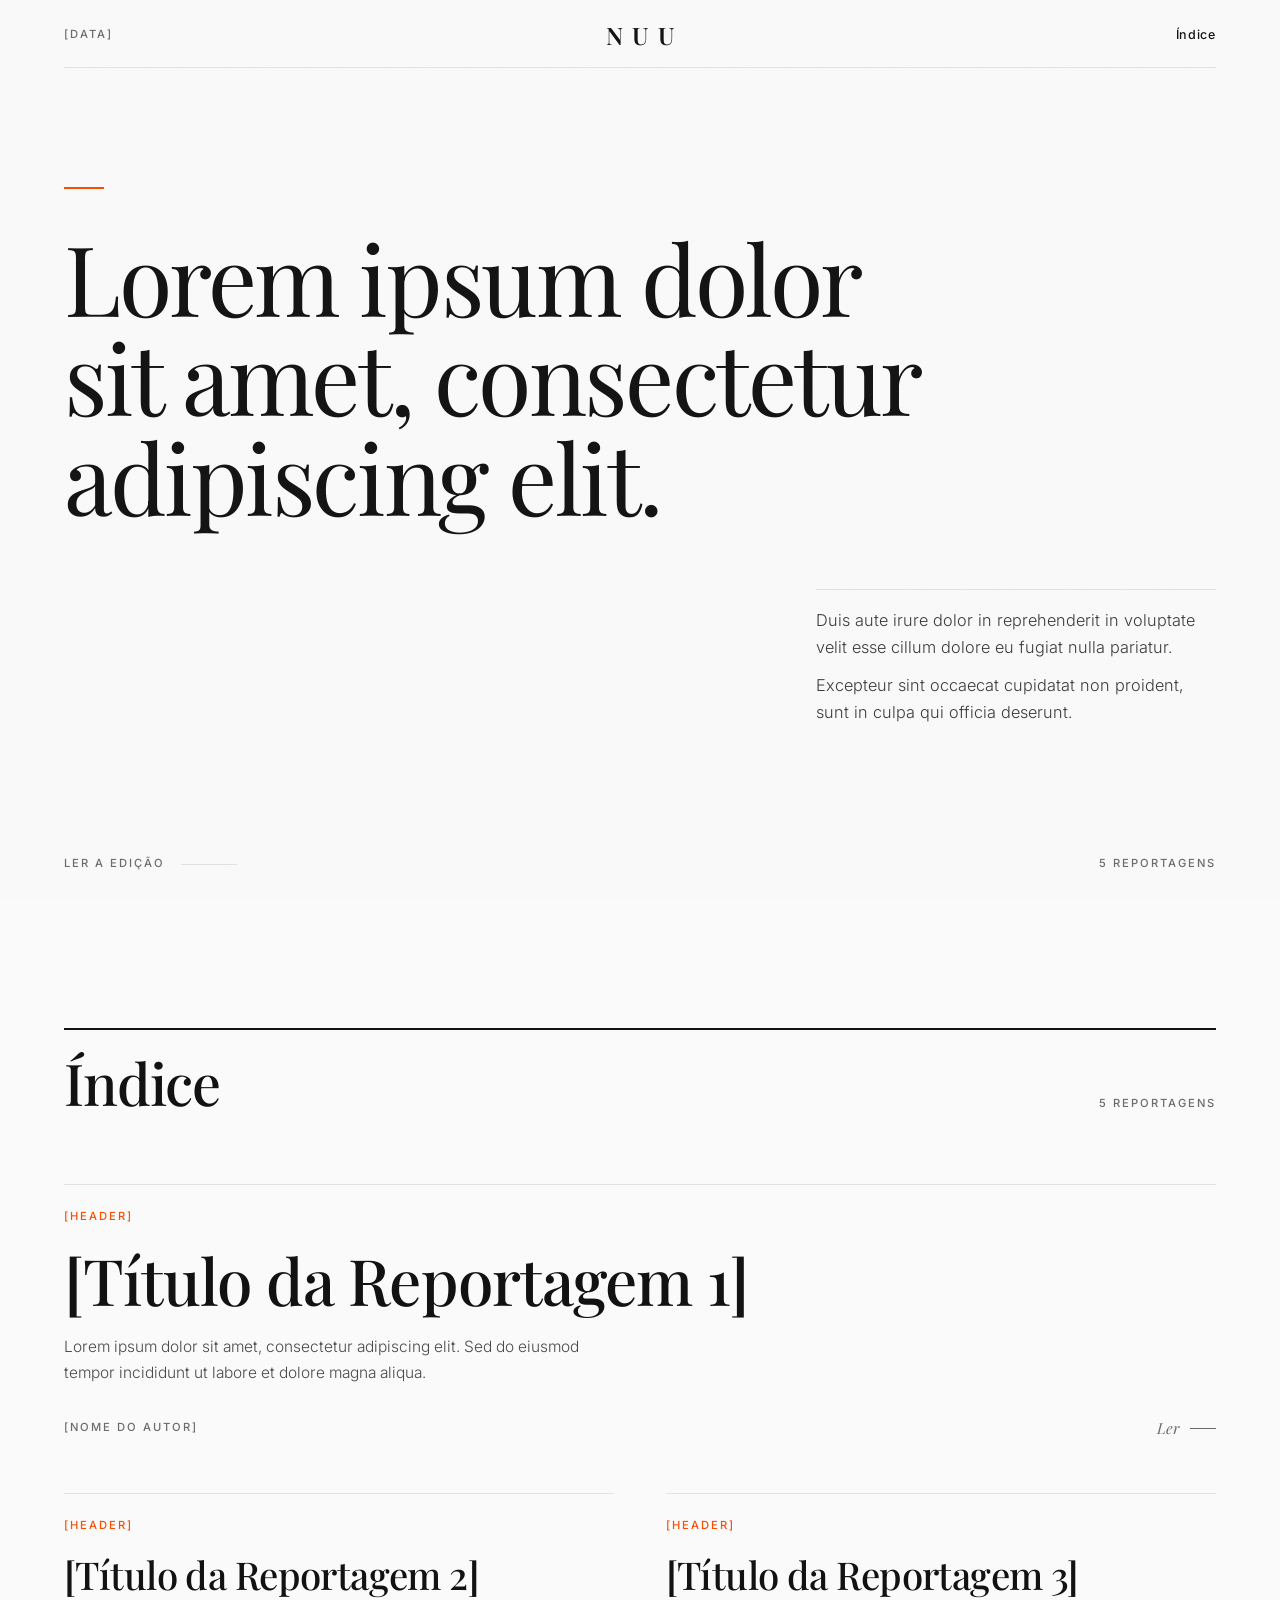
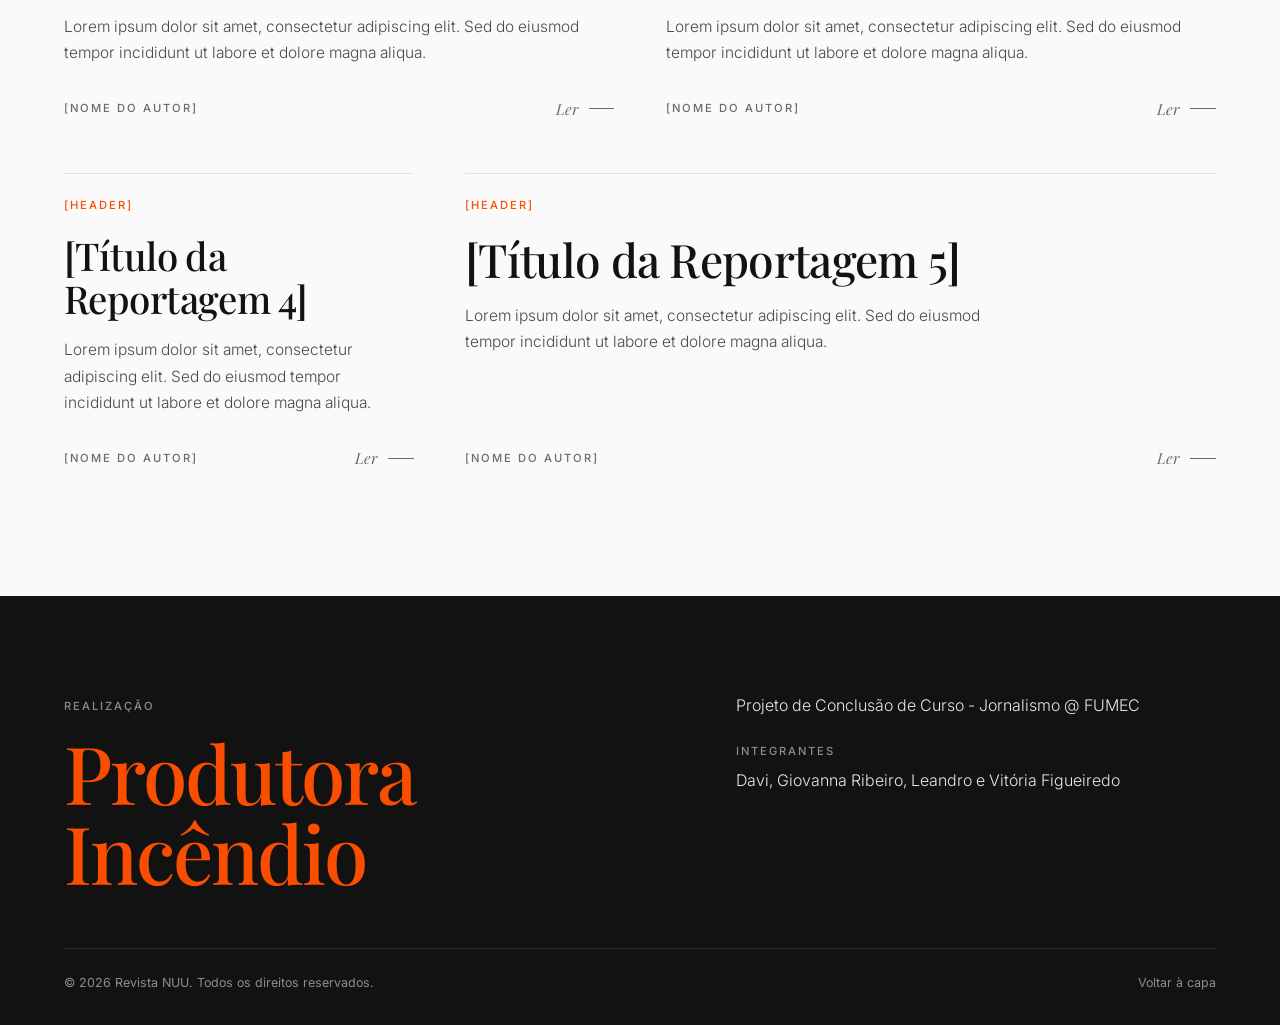
==== index.html @ c1de63f0 "Add files via upload" ====
<!DOCTYPE html>
<html lang="pt-BR">
<head>
<meta charset="utf-8">
<meta name="viewport" content="width=device-width, initial-scale=1, viewport-fit=cover">
<title>Revista NUU</title>
<meta name="description" content="Revista NUU. Projeto de Conclusão de Curso - Jornalismo @ FUMEC.">
<meta name="theme-color" content="#FAFAFA">
<meta property="og:title" content="Revista NUU">
<meta property="og:description" content="Projeto de Conclusão de Curso - Jornalismo @ FUMEC.">
<link rel="icon" href="data:image/svg+xml,%3Csvg xmlns='http://www.w3.org/2000/svg' viewBox='0 0 64 64'%3E%3Crect width='64' height='64' fill='%23121212'/%3E%3Ctext x='32' y='46' font-size='38' text-anchor='middle' font-family='serif' fill='%23F94D00'%3EN%3C/text%3E%3C/svg%3E">
<link rel="preconnect" href="https://fonts.googleapis.com">
<link rel="preconnect" href="https://fonts.gstatic.com" crossorigin>
<link href="https://fonts.googleapis.com/css2?family=Inter:wght@300;400;500&family=Playfair+Display:ital,wght@0,400;0,500;0,600;1,400&display=swap" rel="stylesheet">
<link rel="stylesheet" href="style.css">
</head>
<body>
<a class="skip" href="#conteudo">Ir para o conteúdo</a>
<header class="bar" id="bar">
  <div class="wrap">
    <a class="wm" href="index.html" aria-label="Revista NUU, página inicial">NUU</a>
    <a class="lnk" href="index.html#indice">Índice</a>
  </div>
  <div class="prog" id="prog" aria-hidden="true"></div>
</header>

<main id="conteudo">
  <section class="capa" id="capa" aria-label="Capa">
    <div class="topo">
      <span class="mic">[Data]</span>
      <a class="wm" href="index.html" aria-label="Revista NUU">NUU</a>
      <a class="lnk" href="#indice">Índice</a>
    </div>
    <div class="miolo">
      <span class="fio" aria-hidden="true"></span>
      <h1>Lorem ipsum dolor sit amet, consectetur adipiscing elit.</h1>
      <div class="apoio">
        <p>Duis aute irure dolor in reprehenderit in voluptate velit esse cillum dolore eu fugiat nulla pariatur.</p>
        <p>Excepteur sint occaecat cupidatat non proident, sunt in culpa qui officia deserunt.</p>
      </div>
    </div>
    <div class="pe">
      <a class="cue mic" href="#indice"><span>Ler a edição</span><i aria-hidden="true"></i></a>
      <span class="mic">5 reportagens</span>
    </div>
  </section>

  <section class="indice" id="indice" aria-labelledby="ind-t">
    <div class="wrap">
      <div class="cab"><h2 id="ind-t">Índice</h2><span class="mic">5 reportagens</span></div>
      <div class="grade">
      <a class="card c-0" href="reportagem-1.html">
        <div>
          <span class="cat mic" style="display:block">[Header]</span>
          <h3 class="tit"><span>[Título da Reportagem 1]</span></h3>
          <p class="ap">Lorem ipsum dolor sit amet, consectetur adipiscing elit. Sed do eiusmod tempor incididunt ut labore et dolore magna aliqua.</p>
        </div>
        <div class="rod"><span class="mic">[Nome do Autor]</span><span class="ler">Ler</span></div>
      </a>
      <a class="card c-1" href="reportagem-2.html">
        <div>
          <span class="cat mic" style="display:block">[Header]</span>
          <h3 class="tit"><span>[Título da Reportagem 2]</span></h3>
          <p class="ap">Lorem ipsum dolor sit amet, consectetur adipiscing elit. Sed do eiusmod tempor incididunt ut labore et dolore magna aliqua.</p>
        </div>
        <div class="rod"><span class="mic">[Nome do Autor]</span><span class="ler">Ler</span></div>
      </a>
      <a class="card c-2" href="reportagem-3.html">
        <div>
          <span class="cat mic" style="display:block">[Header]</span>
          <h3 class="tit"><span>[Título da Reportagem 3]</span></h3>
          <p class="ap">Lorem ipsum dolor sit amet, consectetur adipiscing elit. Sed do eiusmod tempor incididunt ut labore et dolore magna aliqua.</p>
        </div>
        <div class="rod"><span class="mic">[Nome do Autor]</span><span class="ler">Ler</span></div>
      </a>
      <a class="card c-3" href="reportagem-4.html">
        <div>
          <span class="cat mic" style="display:block">[Header]</span>
          <h3 class="tit"><span>[Título da Reportagem 4]</span></h3>
          <p class="ap">Lorem ipsum dolor sit amet, consectetur adipiscing elit. Sed do eiusmod tempor incididunt ut labore et dolore magna aliqua.</p>
        </div>
        <div class="rod"><span class="mic">[Nome do Autor]</span><span class="ler">Ler</span></div>
      </a>
      <a class="card c-4" href="reportagem-5.html">
        <div>
          <span class="cat mic" style="display:block">[Header]</span>
          <h3 class="tit"><span>[Título da Reportagem 5]</span></h3>
          <p class="ap">Lorem ipsum dolor sit amet, consectetur adipiscing elit. Sed do eiusmod tempor incididunt ut labore et dolore magna aliqua.</p>
        </div>
        <div class="rod"><span class="mic">[Nome do Autor]</span><span class="ler">Ler</span></div>
      </a>
      </div>
    </div>
  </section>
</main>
<footer>
  <div class="wrap">
    <div class="fg">
      <div><span class="mic">Realização</span><p class="prod">Produtora Incêndio</p></div>
      <div>
        <p>Projeto de Conclusão de Curso - Jornalismo @ FUMEC</p>
        <span class="mic" style="display:block;margin:1.5rem 0 .5rem">Integrantes</span>
        <p>Davi, Giovanna Ribeiro, Leandro e Vitória Figueiredo</p>
      </div>
    </div>
    <div class="fim"><span>© 2026 Revista NUU. Todos os direitos reservados.</span><a href="index.html">Voltar à capa</a></div>
  </div>
</footer>
<script src="script.js"></script>
</body>
</html>
---- style.css ----
/* Revista NUU - estilos. Cores e fontes ficam nas variáveis de :root. */
:root{--paper:#FAFAFA;--ink:#121212;--mute:#6B6B68;--line:#E2E2DE;--accent:#F94D00;
--serif:"Playfair Display",Didot,Georgia,serif;--sans:"Inter",system-ui,-apple-system,"Segoe UI",sans-serif;
--pad:clamp(1.25rem,5vw,4rem);--max:80rem;--ease:cubic-bezier(.2,.7,.2,1)}
*,*::before,*::after{box-sizing:border-box}
html{scroll-behavior:smooth;scroll-padding-top:5rem;-webkit-text-size-adjust:100%}
body{margin:0;background:var(--paper);color:var(--ink);font:400 1rem/1.6 var(--sans);-webkit-font-smoothing:antialiased;text-rendering:optimizeLegibility}
body::before{content:"";position:fixed;inset:0;pointer-events:none;z-index:50;opacity:.035;background-image:url("data:image/svg+xml,%3Csvg xmlns='http://www.w3.org/2000/svg' width='160' height='160'%3E%3Cfilter id='n'%3E%3CfeTurbulence type='fractalNoise' baseFrequency='.8' numOctaves='2' stitchTiles='stitch'/%3E%3C/filter%3E%3Crect width='100%25' height='100%25' filter='url(%23n)'/%3E%3C/svg%3E")}
a{color:inherit;text-decoration:none}
::selection{background:var(--accent);color:#fff}
:focus-visible{outline:2px solid var(--accent);outline-offset:4px}
[hidden]{display:none!important}
.wrap{max-width:var(--max);margin:0 auto;padding:0 var(--pad)}
.mic{font:500 .7rem/1.4 var(--sans);letter-spacing:.18em;text-transform:uppercase;color:var(--mute)}
.skip{position:fixed;left:1rem;top:-4rem;z-index:99;background:var(--ink);color:#fff;padding:.7rem 1rem;font-size:.85rem}
.skip:focus{top:1rem}

/* Barra */
.bar{position:fixed;inset:0 0 auto;z-index:40;background:rgba(250,250,250,.9);backdrop-filter:blur(10px);-webkit-backdrop-filter:blur(10px);border-bottom:1px solid var(--line);transform:translateY(-101%);transition:transform .45s var(--ease)}
.bar.on{transform:none}
.bar .wrap{display:flex;justify-content:space-between;align-items:center;padding-top:calc(.85rem + env(safe-area-inset-top,0px));padding-bottom:.85rem}
.wm{font:600 1.3rem/1 var(--serif);letter-spacing:.38em;margin-right:-.38em}
.lnk{position:relative;font:500 .78rem var(--sans);letter-spacing:.06em;padding:.45rem 0}
.lnk::after{content:"";position:absolute;left:0;right:0;bottom:0;height:1px;background:var(--accent);transform:scaleX(0);transform-origin:left;transition:transform .4s var(--ease)}
.lnk:hover::after{transform:scaleX(1)}
.prog{position:absolute;left:0;bottom:-1px;height:2px;width:0;background:var(--accent)}

/* Capa */
.capa{min-height:100vh;min-height:100svh;display:grid;grid-template-rows:auto 1fr auto;padding:calc(1.25rem + env(safe-area-inset-top,0px)) var(--pad) calc(1.75rem + env(safe-area-inset-bottom,0px));max-width:var(--max);margin:0 auto}
.topo{display:grid;grid-template-columns:1fr auto 1fr;align-items:center;padding-bottom:1.1rem;border-bottom:1px solid var(--line)}
.topo .wm{font-size:clamp(1.15rem,2.4vw,1.5rem)}
.topo .lnk{justify-self:end}
.miolo{display:flex;flex-direction:column;justify-content:center;padding:clamp(3rem,10vh,7rem) 0}
.fio{display:block;width:2.5rem;height:2px;background:var(--accent);margin-bottom:clamp(1.5rem,3vw,2.5rem)}
.capa h1{margin:0;max-width:15em;font:400 clamp(2.6rem,7.6vw,7rem)/1.02 var(--serif);letter-spacing:-.025em;text-wrap:balance}
.apoio{margin:clamp(2rem,5vw,4rem) 0 0 auto;max-width:25rem;padding-top:1.1rem;border-top:1px solid var(--line)}
.apoio p{margin:0 0 .7rem;font-weight:300;font-size:1.02rem;line-height:1.65;color:#3a3a38}
.pe{display:flex;justify-content:space-between;align-items:center;gap:1rem}
.cue{display:flex;align-items:center;gap:1rem}
.cue i{position:relative;display:block;width:3.5rem;height:1px;background:var(--line);overflow:hidden}
.cue i::after{content:"";position:absolute;inset:0;background:var(--ink);transform:translateX(-100%);animation:cue 2.6s var(--ease) 1.6s infinite}
.cue:hover{color:var(--ink)}
@keyframes cue{60%,100%{transform:translateX(100%)}}
.capa .fio,.capa h1,.capa .apoio,.capa .topo,.capa .pe{animation:subir 1.1s var(--ease) both}
.capa .topo{animation-name:surgir}
.capa .fio{animation-delay:.15s}.capa h1{animation-delay:.3s}.capa .apoio{animation-delay:.6s}.capa .pe{animation-delay:.85s}
@keyframes subir{from{opacity:0;transform:translateY(1.4rem)}to{opacity:1;transform:none}}
@keyframes surgir{from{opacity:0}to{opacity:1}}

/* Índice */
.indice{padding:clamp(4rem,10vw,8rem) 0 clamp(4rem,9vw,7rem)}
.cab{display:flex;justify-content:space-between;align-items:flex-end;gap:1rem;padding-top:1.5rem;border-top:2px solid var(--ink);margin-bottom:clamp(2.5rem,6vw,4.5rem)}
.cab h2{margin:0;font:500 clamp(2.2rem,5vw,3.6rem)/1 var(--serif);letter-spacing:-.02em}
.grade{display:grid;grid-template-columns:repeat(12,1fr);column-gap:clamp(1.5rem,4vw,4rem);row-gap:clamp(1.5rem,3vw,2.5rem)}
.card{display:flex;flex-direction:column;justify-content:space-between;grid-column:span 12;border-top:1px solid var(--line);padding:1.5rem 0 1rem}
.card .cat{color:var(--accent);margin-bottom:1.25rem}
.tit{margin:0 0 1.1rem;font:500 clamp(1.7rem,3vw,2.5rem)/1.12 var(--serif);letter-spacing:-.015em;text-wrap:balance}
.tit span{background:linear-gradient(currentColor,currentColor) 0 100%/0 1px no-repeat;transition:background-size .6s var(--ease);padding-bottom:.08em}
.card:hover .tit span,.card:focus-visible .tit span{background-size:100% 1px}
.card .ap{margin:0;max-width:34rem;font-weight:300;font-size:.97rem;line-height:1.7;color:#4a4a47}
.card .rod{display:flex;justify-content:space-between;align-items:center;margin-top:2rem}
.card .ler{display:flex;align-items:center;gap:.7rem;font:400 italic .95rem var(--serif);color:var(--mute);transition:color .3s}
.card .ler::after{content:"";width:1.6rem;height:1px;background:currentColor;transition:width .5s var(--ease)}
.card:hover .ler{color:var(--ink)}.card:hover .ler::after{width:3rem}
.c-0 .tit{font-size:clamp(2.2rem,5vw,4rem)}
@media(min-width:861px){.c-1,.c-2{grid-column:span 6}.c-3{grid-column:span 4}.c-4{grid-column:span 8}.c-4 .tit{font-size:clamp(2rem,3.6vw,3rem)}}

/* Reportagem */
.vw{animation:surgir .6s ease both}
.artigo{padding:calc(6rem + env(safe-area-inset-top,0px)) 0 clamp(4rem,9vw,7rem)}
.volta{display:inline-flex;align-items:center;gap:.7rem;margin-bottom:clamp(2.5rem,6vw,4.5rem)}
.volta::before{content:"";width:1.6rem;height:1px;background:currentColor;transition:width .5s var(--ease)}
.volta:hover::before{width:2.6rem}
.artigo header{max-width:56rem;margin:0 auto clamp(2.5rem,6vw,4.5rem);text-align:center;padding-bottom:clamp(2rem,5vw,3.5rem);border-bottom:1px solid var(--line)}
.artigo .cat{color:var(--accent);margin-bottom:1.5rem;display:block}
.artigo h1{margin:0 0 1.5rem;font:500 clamp(2.4rem,6.4vw,5rem)/1.05 var(--serif);letter-spacing:-.025em;text-wrap:balance;outline:none}
.artigo .sub{margin:0 auto 2rem;max-width:40rem;font:italic 400 clamp(1.15rem,2vw,1.4rem)/1.55 var(--serif);color:var(--mute)}
.by{display:flex;justify-content:center;gap:1.1rem}
.by span+span{padding-left:1.1rem;border-left:1px solid var(--line)}
.corpo{max-width:39rem;margin:0 auto;font-size:1.1rem;line-height:1.85;color:#262624}
.corpo p{margin:0 0 1.6rem;hyphens:auto}
.corpo .cap::first-letter{float:left;font:500 4.8rem/.78 var(--serif);padding:.5rem .7rem 0 0;color:var(--ink)}
.corpo blockquote{margin:3.2rem 0;padding:0 0 0 1.6rem;border-left:2px solid var(--accent);font:italic 400 clamp(1.5rem,3vw,2rem)/1.3 var(--serif);color:var(--ink)}
.seg{max-width:39rem;margin:clamp(3rem,7vw,5rem) auto 0;display:grid;grid-template-columns:1fr 1fr;gap:2rem;padding-top:1.75rem;border-top:1px solid var(--ink)}
.seg a{display:block}.seg a:last-child{text-align:right}
.seg b{display:block;margin-top:.5rem;font:500 1.15rem/1.25 var(--serif);transition:color .3s}
.seg a:hover b{color:var(--accent)}

/* Rodapé */
footer{background:var(--ink);color:#E8E8E4;padding:clamp(3.5rem,8vw,6rem) 0 calc(2rem + env(safe-area-inset-bottom,0px))}
footer .mic{color:#8E8E88}
.fg{display:grid;grid-template-columns:1.3fr 1fr;gap:3rem}
.prod{margin:.9rem 0 0;font:500 clamp(2.4rem,6.5vw,5rem)/1 var(--serif);letter-spacing:-.025em;color:#F94D00}
footer p{margin:0 0 .5rem;font-weight:300;line-height:1.7}
.fim{display:flex;justify-content:space-between;flex-wrap:wrap;gap:1rem;margin-top:3.5rem;padding-top:1.5rem;border-top:1px solid #2c2c2a;font-size:.78rem;color:#8E8E88}
.fim a:hover{color:#fff}

@media(max-width:860px){
.topo{grid-template-columns:auto 1fr}.topo>span:first-child{display:none}.topo .wm{justify-self:start;margin-right:0}
.apoio{margin-left:0;max-width:none}
.fg{grid-template-columns:1fr;gap:2rem}
.seg{grid-template-columns:1fr}.seg a:last-child{text-align:left}
.corpo{font-size:1.05rem}
.corpo .cap::first-letter{font-size:4rem}
}
@media(prefers-reduced-motion:reduce){html{scroll-behavior:auto}*,*::before,*::after{animation:none!important;transition:none!important}}

/* Texto das reportagens: subtítulos, links, listas e imagens (uso opcional) */
.corpo h2{margin:2.8rem 0 1rem;font:500 clamp(1.6rem,3vw,2.1rem)/1.2 var(--serif);letter-spacing:-.015em}
.corpo a{border-bottom:1px solid var(--accent)}
.corpo a:hover{color:var(--accent)}
.corpo ul,.corpo ol{margin:0 0 1.6rem;padding-left:1.3rem}
.corpo li{margin-bottom:.5rem}
.corpo figure{margin:2.5rem 0}
.corpo img{max-width:100%;height:auto;display:block}
.corpo figcaption{margin-top:.7rem;font-size:.85rem;color:var(--mute)}
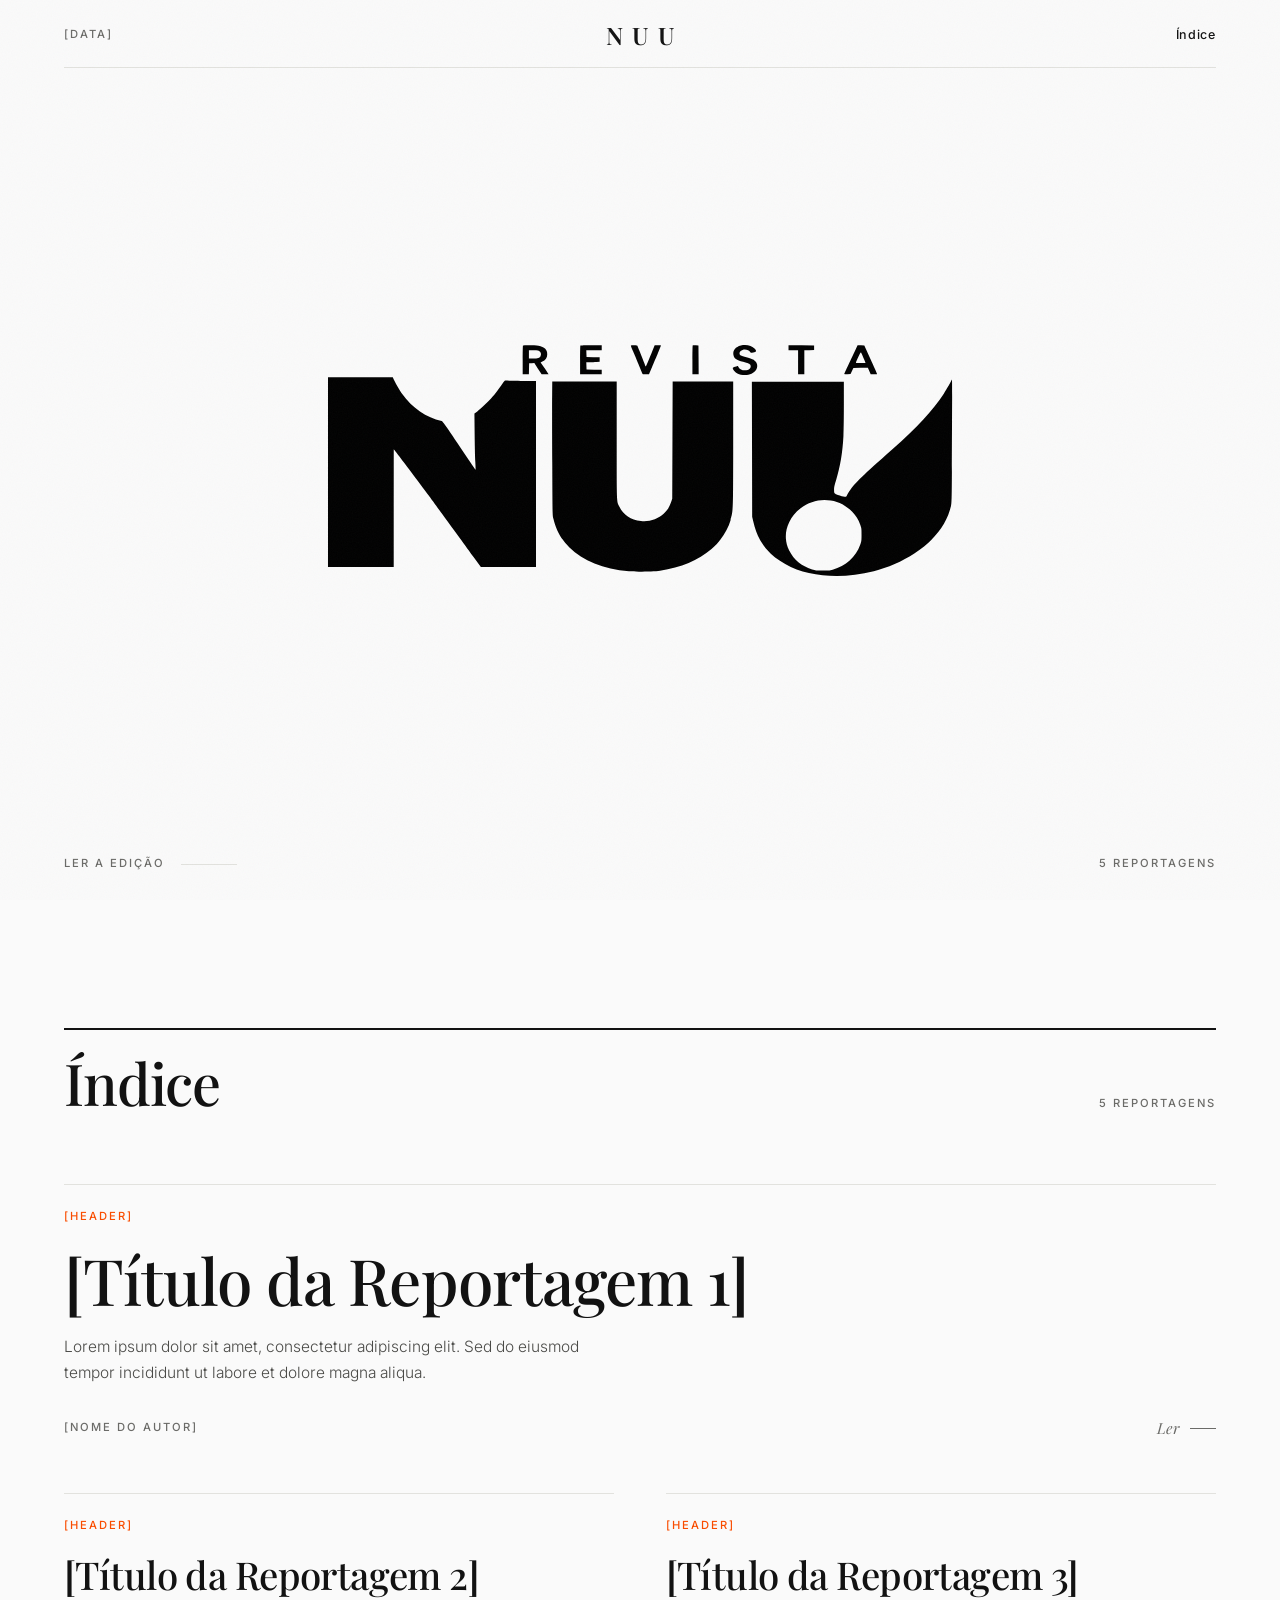
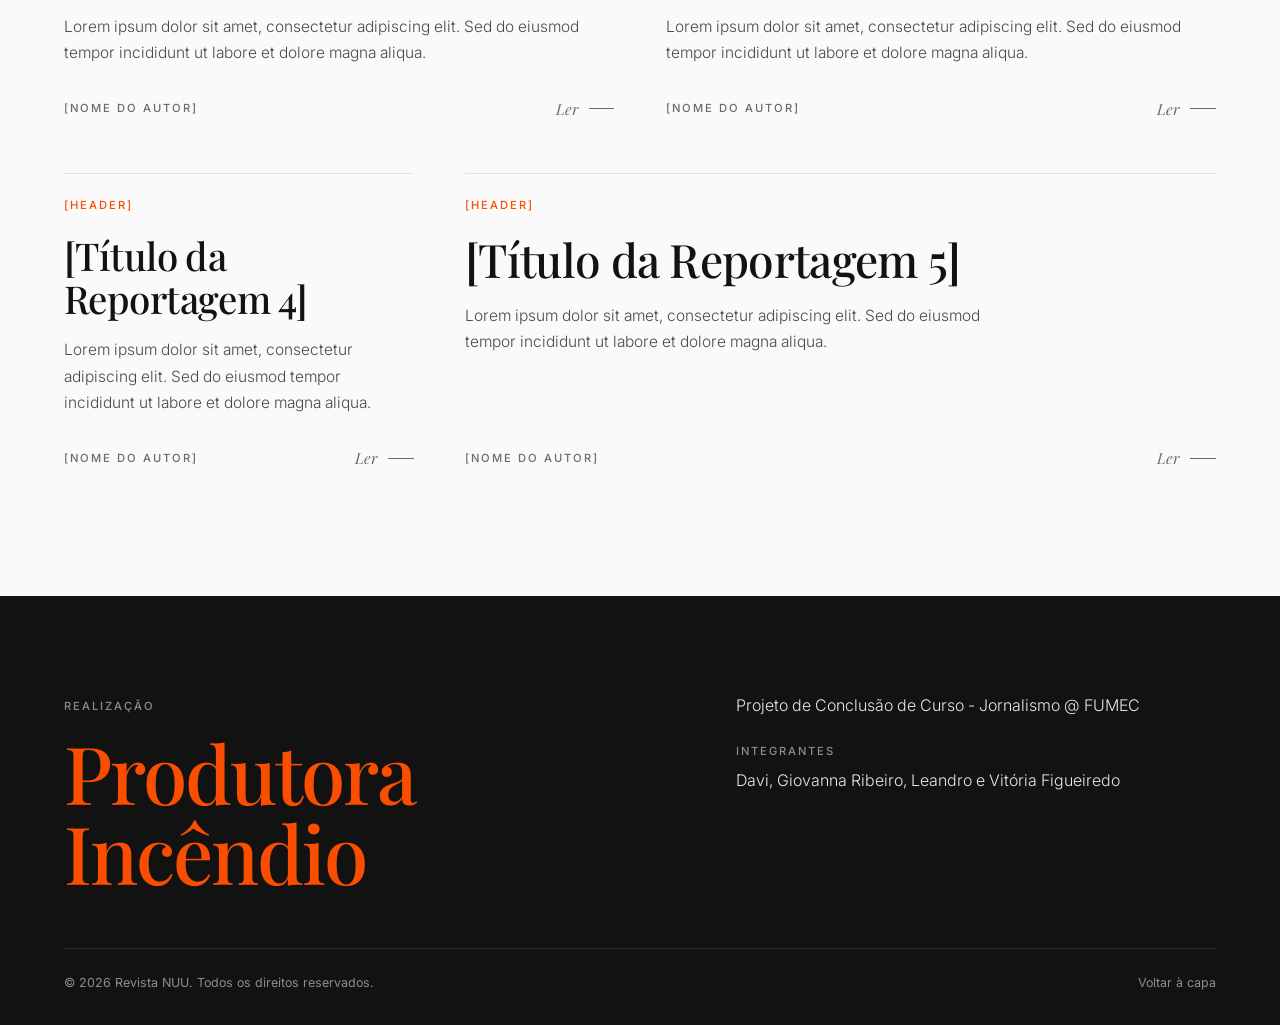
==== commit a9cdb346: "Add files via upload" ====
--- a/index.html
+++ b/index.html
@@ -32,12 +32,7 @@
       <a class="lnk" href="#indice">Índice</a>
     </div>
     <div class="miolo">
-      <span class="fio" aria-hidden="true"></span>
-      <h1>Lorem ipsum dolor sit amet, consectetur adipiscing elit.</h1>
-      <div class="apoio">
-        <p>Duis aute irure dolor in reprehenderit in voluptate velit esse cillum dolore eu fugiat nulla pariatur.</p>
-        <p>Excepteur sint occaecat cupidatat non proident, sunt in culpa qui officia deserunt.</p>
-      </div>
+      <h1 class="logo"><img src="logo-nuu.svg" alt="Revista NUU"></h1>
     </div>
     <div class="pe">
       <a class="cue mic" href="#indice"><span>Ler a edição</span><i aria-hidden="true"></i></a>
--- a/style.css
+++ b/style.css
@@ -31,19 +31,12 @@
 .topo .wm{font-size:clamp(1.15rem,2.4vw,1.5rem)}
 .topo .lnk{justify-self:end}
 .miolo{display:flex;flex-direction:column;justify-content:center;padding:clamp(3rem,10vh,7rem) 0}
-.fio{display:block;width:2.5rem;height:2px;background:var(--accent);margin-bottom:clamp(1.5rem,3vw,2.5rem)}
-.capa h1{margin:0;max-width:15em;font:400 clamp(2.6rem,7.6vw,7rem)/1.02 var(--serif);letter-spacing:-.025em;text-wrap:balance}
-.apoio{margin:clamp(2rem,5vw,4rem) 0 0 auto;max-width:25rem;padding-top:1.1rem;border-top:1px solid var(--line)}
-.apoio p{margin:0 0 .7rem;font-weight:300;font-size:1.02rem;line-height:1.65;color:#3a3a38}
 .pe{display:flex;justify-content:space-between;align-items:center;gap:1rem}
 .cue{display:flex;align-items:center;gap:1rem}
 .cue i{position:relative;display:block;width:3.5rem;height:1px;background:var(--line);overflow:hidden}
 .cue i::after{content:"";position:absolute;inset:0;background:var(--ink);transform:translateX(-100%);animation:cue 2.6s var(--ease) 1.6s infinite}
 .cue:hover{color:var(--ink)}
 @keyframes cue{60%,100%{transform:translateX(100%)}}
-.capa .fio,.capa h1,.capa .apoio,.capa .topo,.capa .pe{animation:subir 1.1s var(--ease) both}
-.capa .topo{animation-name:surgir}
-.capa .fio{animation-delay:.15s}.capa h1{animation-delay:.3s}.capa .apoio{animation-delay:.6s}.capa .pe{animation-delay:.85s}
 @keyframes subir{from{opacity:0;transform:translateY(1.4rem)}to{opacity:1;transform:none}}
 @keyframes surgir{from{opacity:0}to{opacity:1}}
 
@@ -97,7 +90,6 @@
 
 @media(max-width:860px){
 .topo{grid-template-columns:auto 1fr}.topo>span:first-child{display:none}.topo .wm{justify-self:start;margin-right:0}
-.apoio{margin-left:0;max-width:none}
 .fg{grid-template-columns:1fr;gap:2rem}
 .seg{grid-template-columns:1fr}.seg a:last-child{text-align:left}
 .corpo{font-size:1.05rem}
@@ -114,3 +106,10 @@
 .corpo figure{margin:2.5rem 0}
 .corpo img{max-width:100%;height:auto;display:block}
 .corpo figcaption{margin-top:.7rem;font-size:.85rem;color:var(--mute)}
+
+/* Logotipo na capa */
+.miolo{align-items:center}
+.logo{margin:0;width:min(100%,48rem);animation:subir 1.1s var(--ease) .3s both}
+.logo img{display:block;width:100%;height:auto}
+.capa .topo{animation:surgir 1.1s ease both}
+.capa .pe{animation:subir 1.1s var(--ease) .85s both}
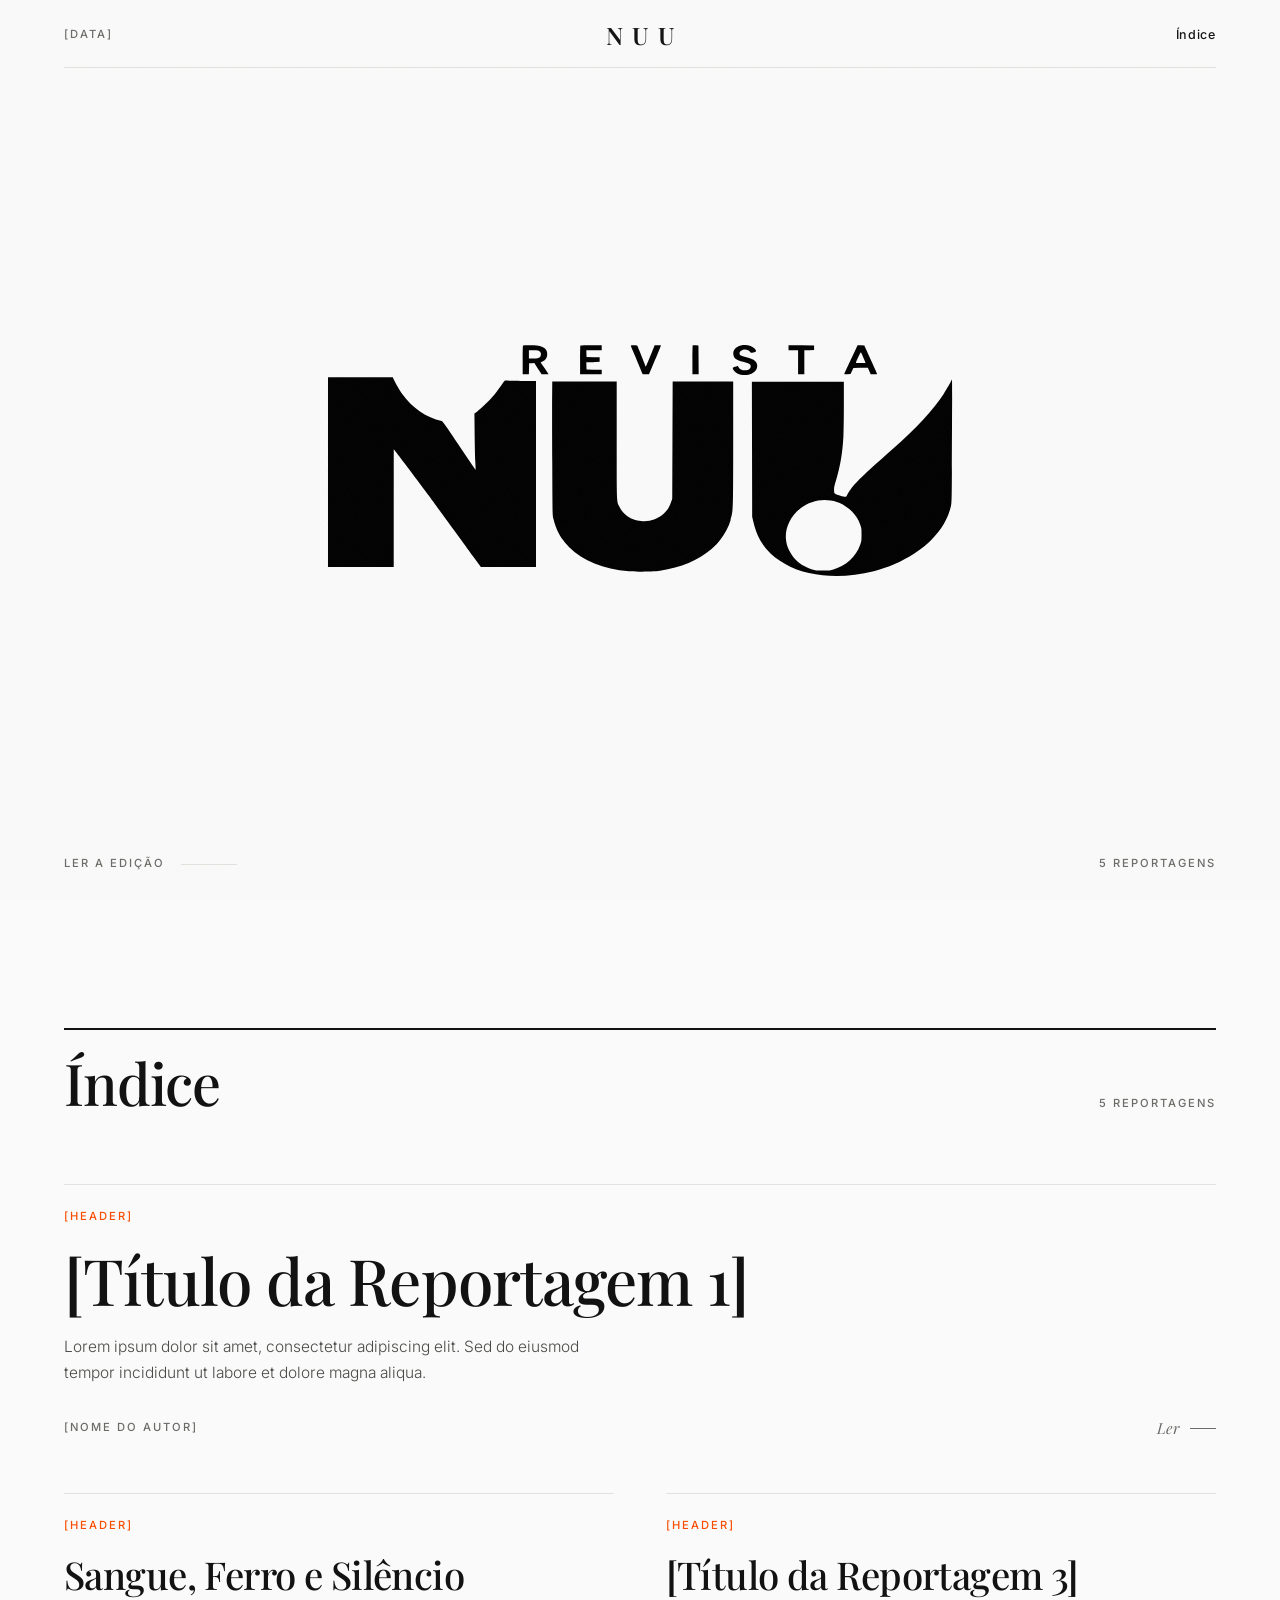
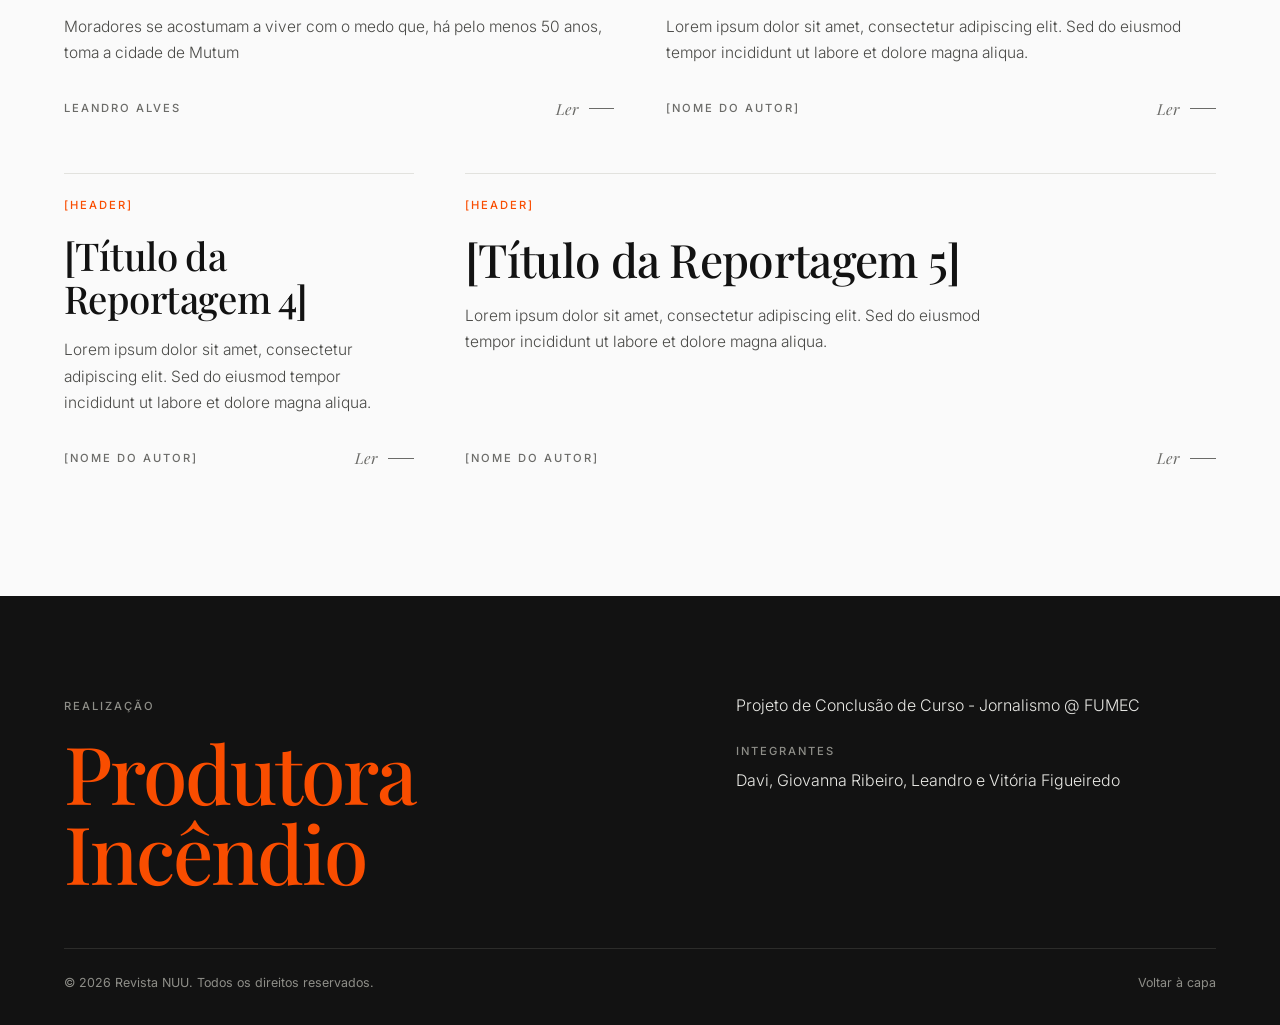
==== commit 095ecc5d: "Add files via upload" ====
--- a/index.html
+++ b/index.html
@@ -32,7 +32,7 @@
       <a class="lnk" href="#indice">Índice</a>
     </div>
     <div class="miolo">
-      <h1 class="logo"><img src="logo-nuu.svg" alt="Revista NUU"></h1>
+      <h1 class="logo"><img src="logo-nuu.svg" alt="Revista NUU" width="1846" height="852"></h1>
     </div>
     <div class="pe">
       <a class="cue mic" href="#indice"><span>Ler a edição</span><i aria-hidden="true"></i></a>
@@ -55,10 +55,10 @@
       <a class="card c-1" href="reportagem-2.html">
         <div>
           <span class="cat mic" style="display:block">[Header]</span>
-          <h3 class="tit"><span>[Título da Reportagem 2]</span></h3>
-          <p class="ap">Lorem ipsum dolor sit amet, consectetur adipiscing elit. Sed do eiusmod tempor incididunt ut labore et dolore magna aliqua.</p>
+          <h3 class="tit"><span>Sangue, Ferro e Silêncio</span></h3>
+          <p class="ap">Moradores se acostumam a viver com o medo que, há pelo menos 50 anos, toma a cidade de Mutum</p>
         </div>
-        <div class="rod"><span class="mic">[Nome do Autor]</span><span class="ler">Ler</span></div>
+        <div class="rod"><span class="mic">Leandro Alves</span><span class="ler">Ler</span></div>
       </a>
       <a class="card c-2" href="reportagem-3.html">
         <div>
--- a/style.css
+++ b/style.css
@@ -113,3 +113,14 @@
 .logo img{display:block;width:100%;height:auto}
 .capa .topo{animation:surgir 1.1s ease both}
 .capa .pe{animation:subir 1.1s var(--ease) .85s both}
+
+/* Correção mobile: a coluna da capa não pode crescer além da largura da tela */
+.capa{grid-template-columns:minmax(0,1fr);overflow-x:clip}
+.miolo,.logo{min-width:0;max-width:100%}
+.logo img{max-width:100%}
+
+/* Imagens nas reportagens */
+.destaque{max-width:56rem;margin:0 auto clamp(2.5rem,6vw,4rem)}
+.destaque img,.corpo figure img{display:block;width:100%;height:auto}
+.destaque figcaption{margin-top:.7rem;font-size:.85rem;color:var(--mute)}
+.corpo figure.retrato{max-width:30rem;margin:3rem auto}
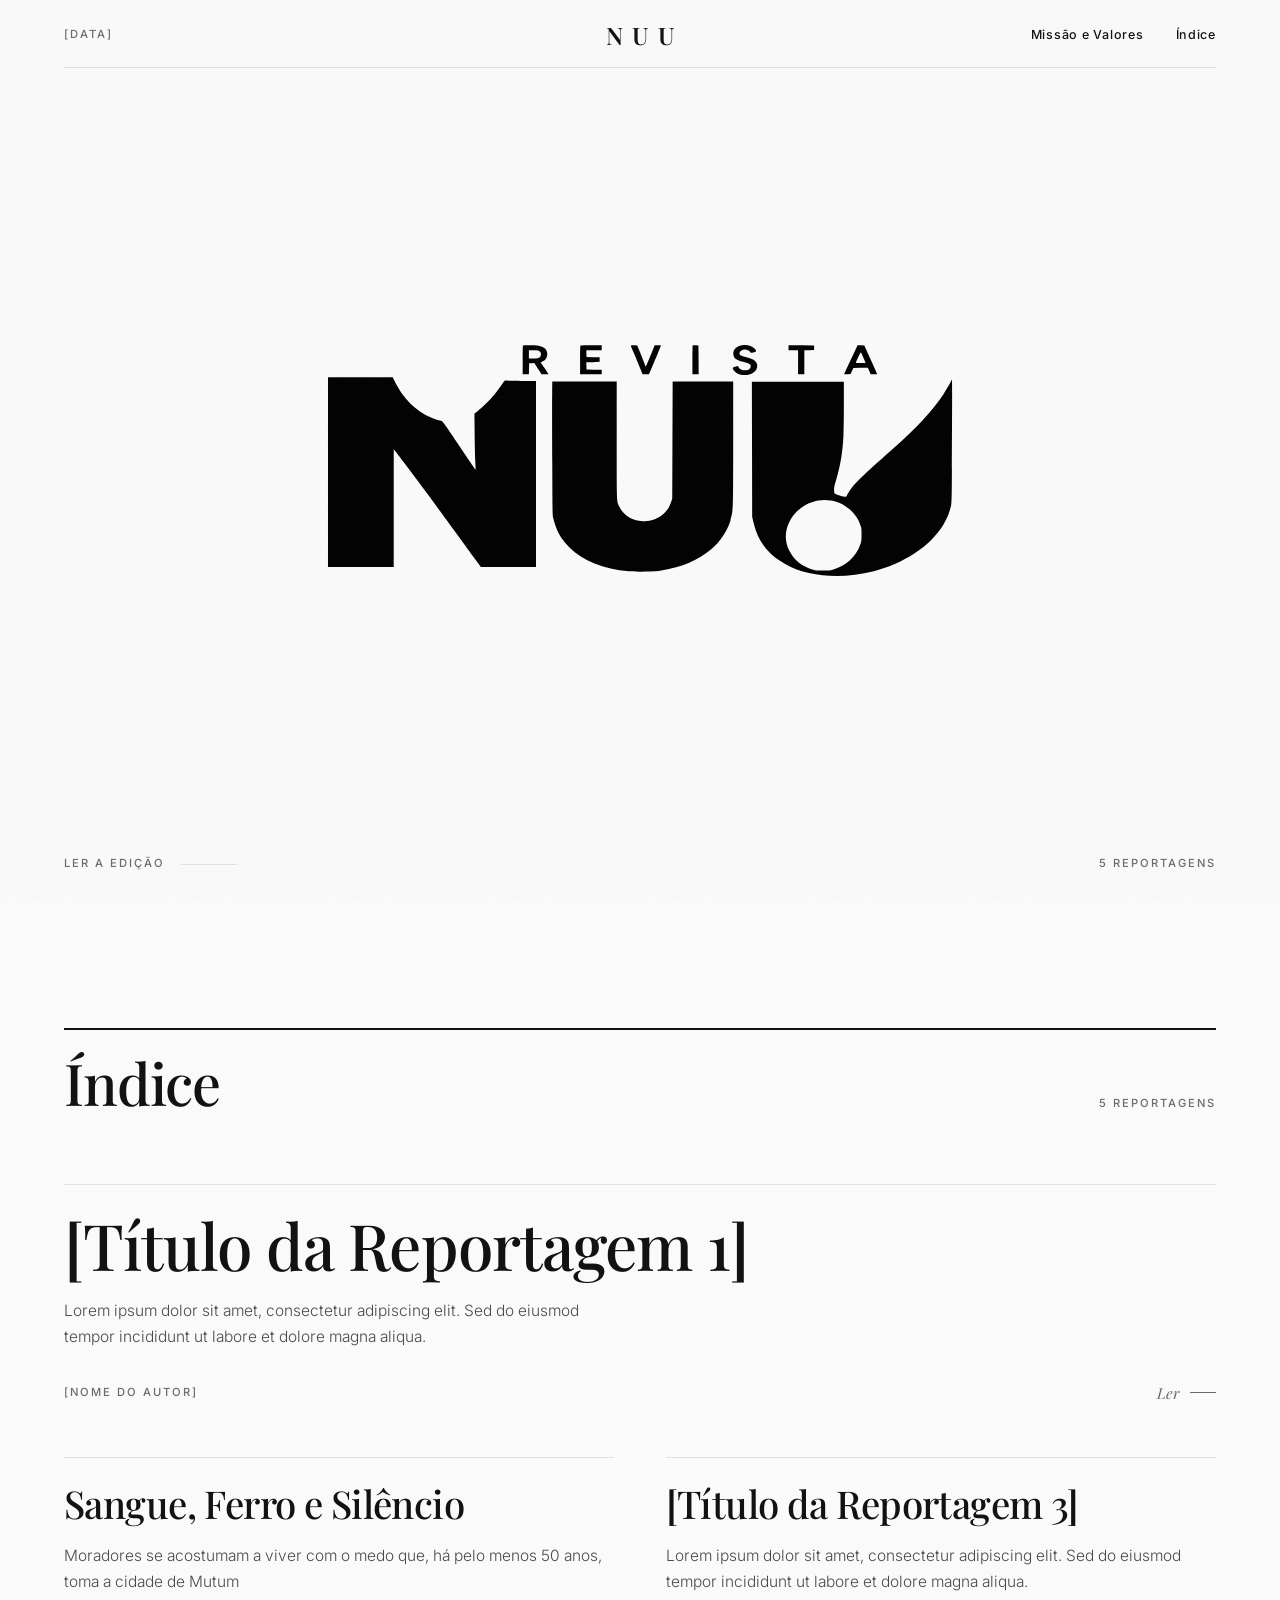
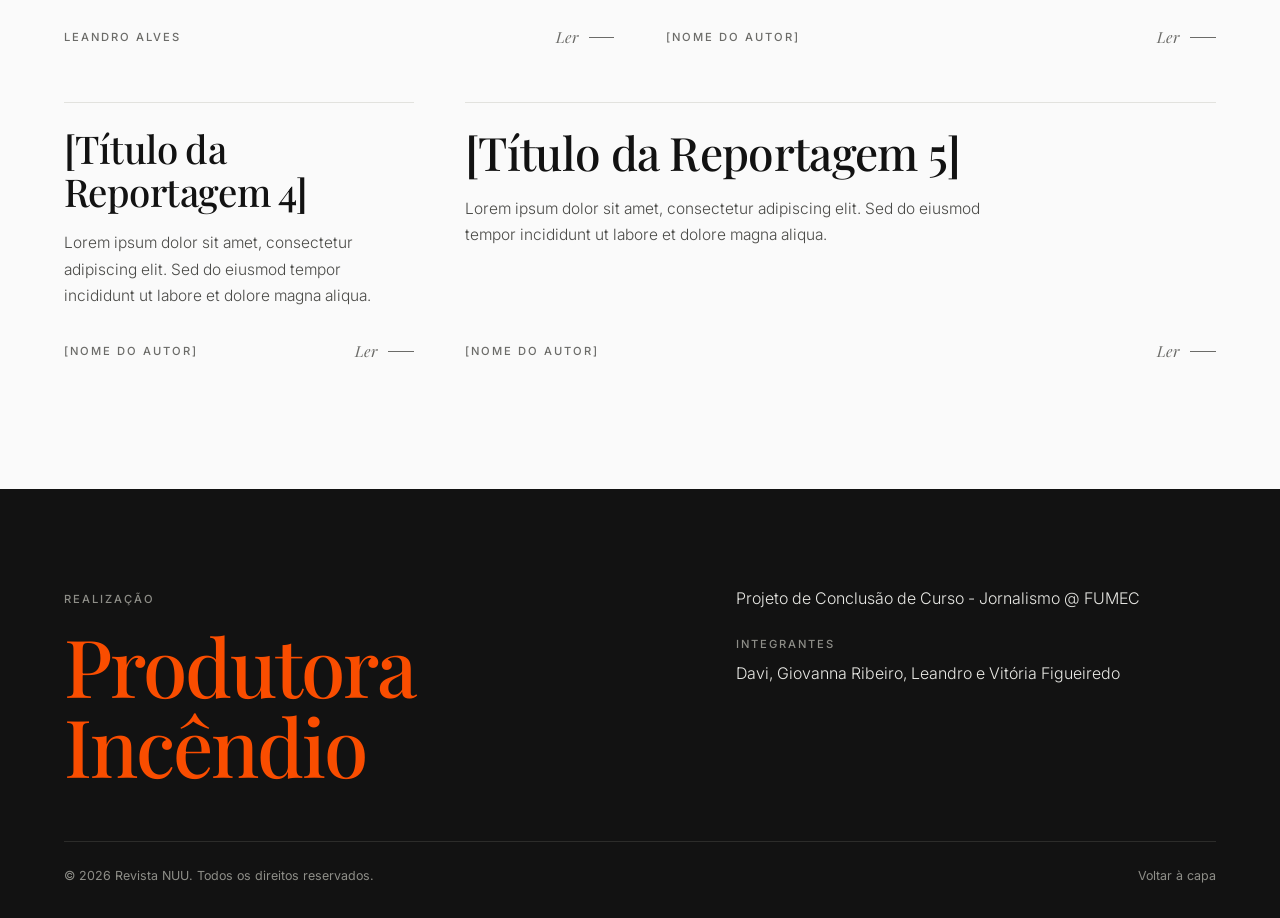
==== commit 5f8b6f79: "Add files via upload" ====
--- a/index.html
+++ b/index.html
@@ -19,7 +19,7 @@
 <header class="bar" id="bar">
   <div class="wrap">
     <a class="wm" href="index.html" aria-label="Revista NUU, página inicial">NUU</a>
-    <a class="lnk" href="index.html#indice">Índice</a>
+    <nav class="links" aria-label="Principal"><a class="lnk" href="missao.html">Missão e Valores</a><a class="lnk" href="index.html#indice">Índice</a></nav>
   </div>
   <div class="prog" id="prog" aria-hidden="true"></div>
 </header>
@@ -29,7 +29,7 @@
     <div class="topo">
       <span class="mic">[Data]</span>
       <a class="wm" href="index.html" aria-label="Revista NUU">NUU</a>
-      <a class="lnk" href="#indice">Índice</a>
+      <nav class="links" aria-label="Principal"><a class="lnk" href="missao.html">Missão e Valores</a><a class="lnk" href="#indice">Índice</a></nav>
     </div>
     <div class="miolo">
       <h1 class="logo"><img src="logo-nuu.svg" alt="Revista NUU" width="1846" height="852"></h1>
@@ -46,7 +46,6 @@
       <div class="grade">
       <a class="card c-0" href="reportagem-1.html">
         <div>
-          <span class="cat mic" style="display:block">[Header]</span>
           <h3 class="tit"><span>[Título da Reportagem 1]</span></h3>
           <p class="ap">Lorem ipsum dolor sit amet, consectetur adipiscing elit. Sed do eiusmod tempor incididunt ut labore et dolore magna aliqua.</p>
         </div>
@@ -54,7 +53,6 @@
       </a>
       <a class="card c-1" href="reportagem-2.html">
         <div>
-          <span class="cat mic" style="display:block">[Header]</span>
           <h3 class="tit"><span>Sangue, Ferro e Silêncio</span></h3>
           <p class="ap">Moradores se acostumam a viver com o medo que, há pelo menos 50 anos, toma a cidade de Mutum</p>
         </div>
@@ -62,7 +60,6 @@
       </a>
       <a class="card c-2" href="reportagem-3.html">
         <div>
-          <span class="cat mic" style="display:block">[Header]</span>
           <h3 class="tit"><span>[Título da Reportagem 3]</span></h3>
           <p class="ap">Lorem ipsum dolor sit amet, consectetur adipiscing elit. Sed do eiusmod tempor incididunt ut labore et dolore magna aliqua.</p>
         </div>
@@ -70,7 +67,6 @@
       </a>
       <a class="card c-3" href="reportagem-4.html">
         <div>
-          <span class="cat mic" style="display:block">[Header]</span>
           <h3 class="tit"><span>[Título da Reportagem 4]</span></h3>
           <p class="ap">Lorem ipsum dolor sit amet, consectetur adipiscing elit. Sed do eiusmod tempor incididunt ut labore et dolore magna aliqua.</p>
         </div>
@@ -78,7 +74,6 @@
       </a>
       <a class="card c-4" href="reportagem-5.html">
         <div>
-          <span class="cat mic" style="display:block">[Header]</span>
           <h3 class="tit"><span>[Título da Reportagem 5]</span></h3>
           <p class="ap">Lorem ipsum dolor sit amet, consectetur adipiscing elit. Sed do eiusmod tempor incididunt ut labore et dolore magna aliqua.</p>
         </div>
--- a/style.css
+++ b/style.css
@@ -124,3 +124,27 @@
 .destaque img,.corpo figure img{display:block;width:100%;height:auto}
 .destaque figcaption{margin-top:.7rem;font-size:.85rem;color:var(--mute)}
 .corpo figure.retrato{max-width:30rem;margin:3rem auto}
+
+/* Navegação superior com dois links */
+.links{display:flex;align-items:baseline;gap:clamp(1rem,3vw,2rem)}
+.topo .links{justify-self:end}
+.lnk[aria-current]::after{transform:scaleX(1)}
+
+/* Legendas e variações de imagem nas reportagens */
+.corpo figcaption,.destaque figcaption{margin-top:.8rem;font-size:.85rem;line-height:1.5;color:var(--mute)}
+figcaption .cred{display:block;margin-top:.25rem;font:500 .68rem/1.4 var(--sans);letter-spacing:.14em;text-transform:uppercase}
+.corpo figure.quadrada{max-width:34rem;margin:3rem auto}
+@media(min-width:1000px){.corpo figure.paisagem{margin-left:-6rem;margin-right:-6rem}}
+.corpo .dateline{margin:0 0 .9rem}
+
+/* Página Missão, Visão e Valores */
+.princ{max-width:64rem;margin:0 auto}
+.princ section{display:grid;grid-template-columns:minmax(0,1fr);gap:1.25rem;padding:clamp(2rem,5vw,3.5rem) 0;border-top:1px solid var(--line)}
+.princ section:first-child{border-top:0;padding-top:0}
+.princ h2{margin:0;font:500 clamp(1.8rem,3.2vw,2.4rem)/1.1 var(--serif);letter-spacing:-.015em}
+.princ .decl{margin:0;font:400 clamp(1.35rem,2.5vw,1.9rem)/1.45 var(--serif);letter-spacing:-.01em;text-wrap:pretty}
+.princ dl{margin:0}
+.princ dt{margin:0 0 .45rem;font:500 clamp(1.2rem,2vw,1.45rem)/1.25 var(--serif)}
+.princ dd{margin:0 0 1.8rem;max-width:38rem;font-weight:300;line-height:1.75;color:#3a3a38}
+.princ dd:last-child{margin-bottom:0}
+@media(min-width:861px){.princ section{grid-template-columns:14rem minmax(0,1fr);gap:3rem}.princ h2{position:sticky;top:6rem;align-self:start}}
